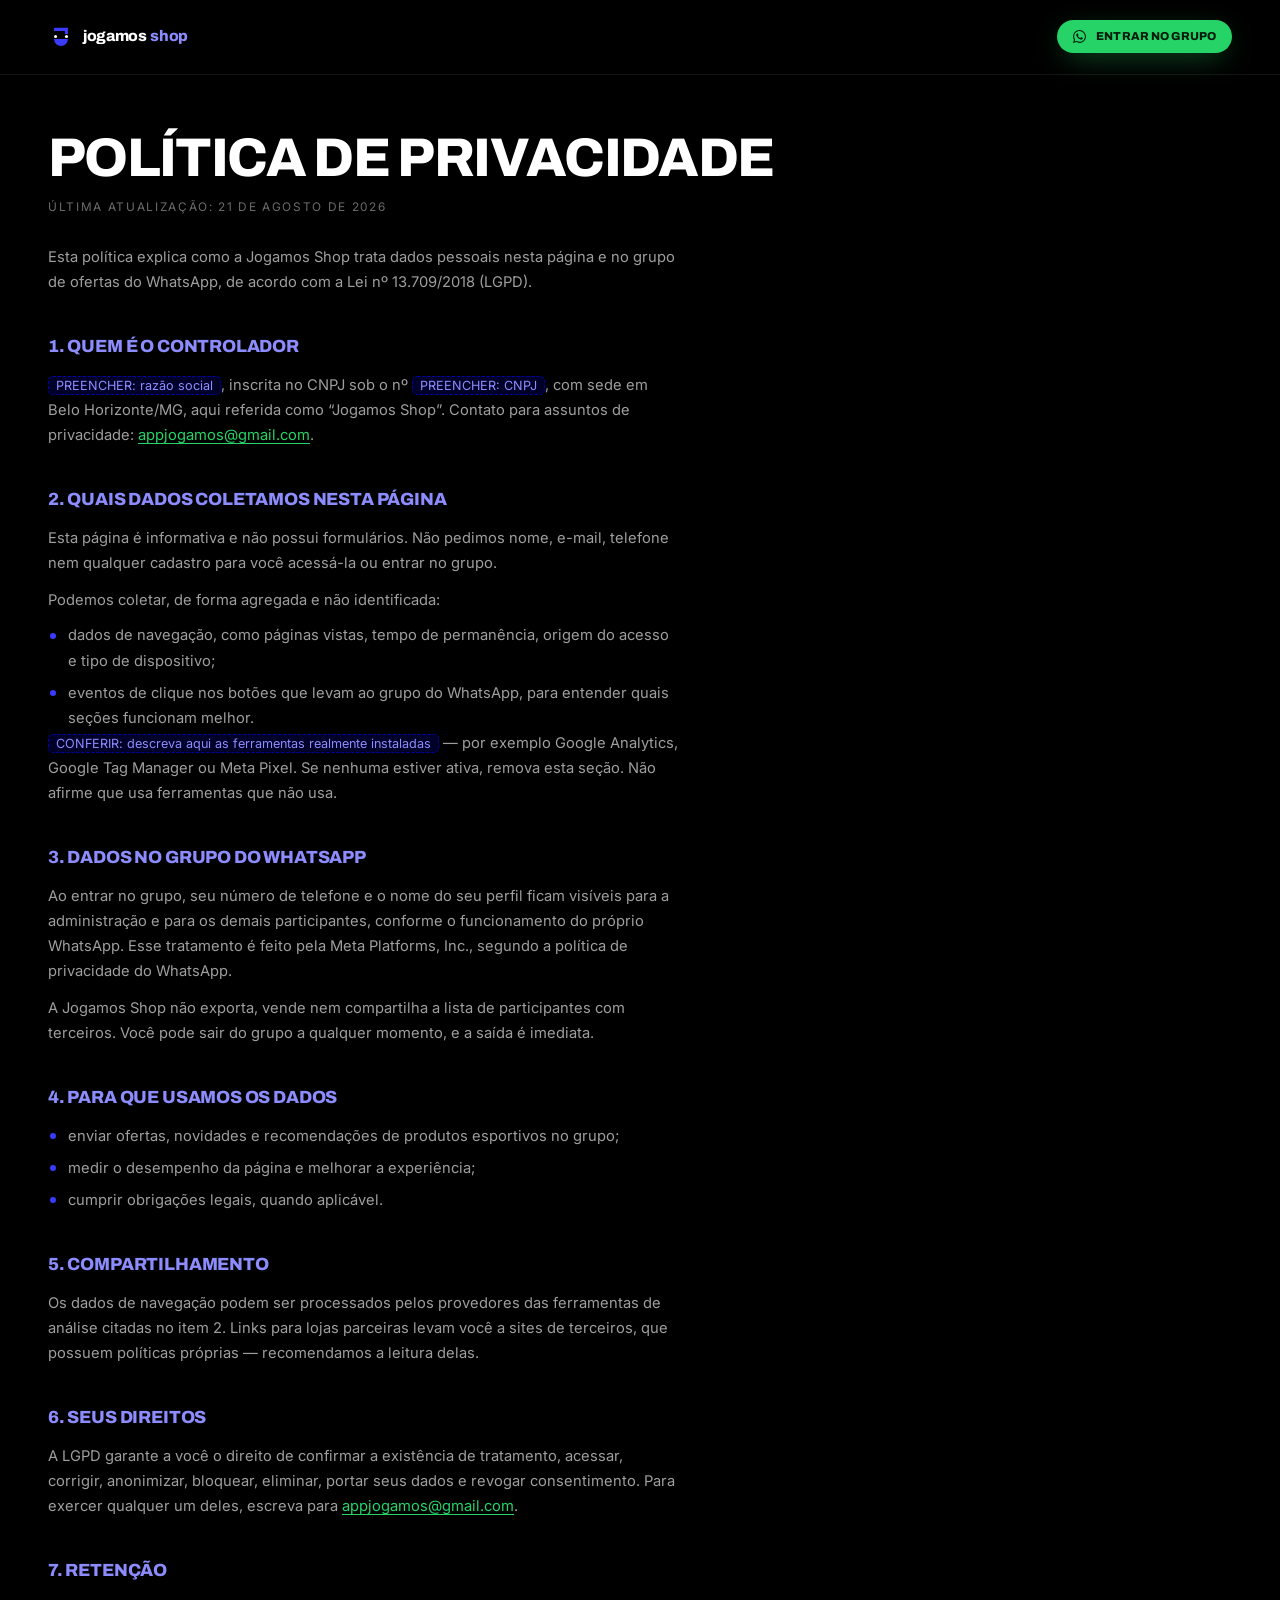
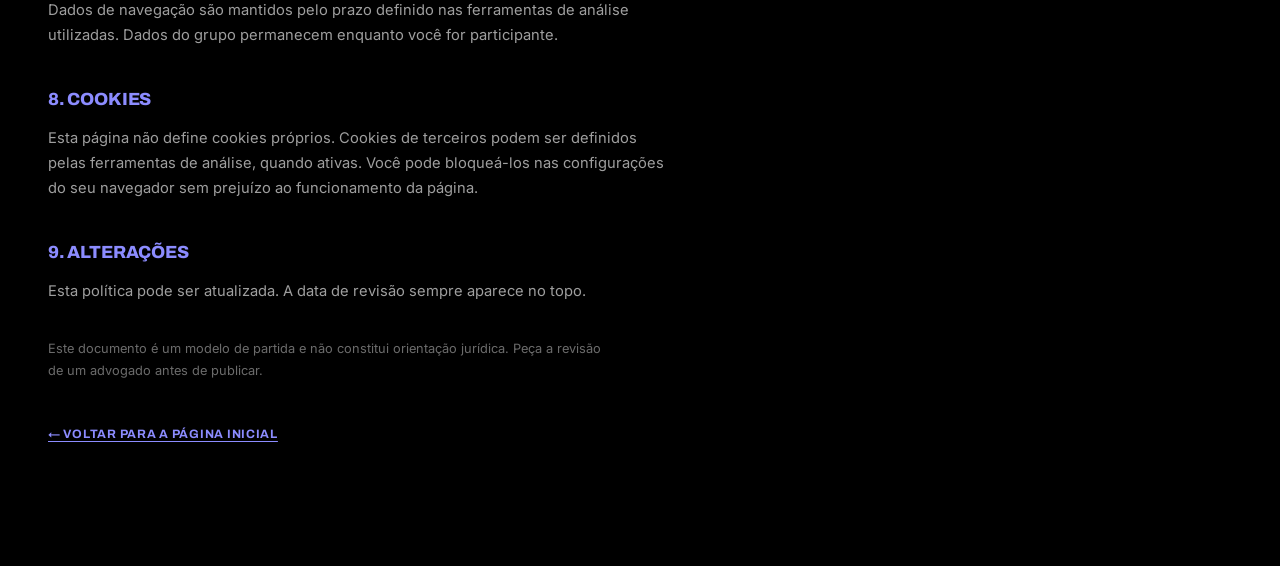
==== politica-de-privacidade.html @ 4735e02f "Landing page Jogamos Shop — captação para o grupo do WhatsApp Página estática (HTML/CSS/JS puros, se" ====
<!doctype html>
<html lang="pt-BR">
<head>
<meta charset="UTF-8">
<meta name="viewport" content="width=device-width, initial-scale=1">
<title>Política de Privacidade | Jogamos Shop</title>
<meta name="description" content="Política de privacidade da Jogamos Shop: quais dados são tratados nesta página e no grupo de ofertas do WhatsApp.">
<meta name="robots" content="index, follow">
<link rel="canonical" href="https://www.jogamosshop.com.br/politica-de-privacidade.html">
<link rel="icon" href="assets/img/favicon.svg" type="image/svg+xml">
<link rel="preconnect" href="https://fonts.googleapis.com">
<link rel="preconnect" href="https://fonts.gstatic.com" crossorigin>
<link rel="stylesheet" href="https://fonts.googleapis.com/css2?family=Archivo:wdth,wght@75..100,400..900&family=Inter:wght@400;500;600&display=swap">
<link rel="stylesheet" href="assets/css/style.css">
</head>
<body>

<header class="nav is-stuck">
  <div class="nav__in">
    <a class="brand" href="index.html" aria-label="Jogamos Shop — início">
      <svg class="mark" viewBox="0 0 1000 1000" aria-hidden="true">
        <path class="mark__a" d="M234 146 H766 V388 H650 V270 H234 Z"/>
        <path class="mark__a" d="M293 578 A207 207 0 0 0 707 578" fill="none" stroke-width="118"/>
        <circle class="mark__b" cx="291" cy="484" r="59"/><circle class="mark__b" cx="711" cy="484" r="59"/>
      </svg>
      <span class="brand__txt">Jogamos<i>Shop</i></span>
    </a>
    <a class="btn btn--wa btn--sm" data-wa href="https://chat.whatsapp.com/IylWMlh44Us2kKs3klrIwn" target="_blank" rel="noopener">
      <span class="btn__ico" aria-hidden="true"></span>Entrar no grupo
    </a>
  </div>
</header>

<main class="legal">
  <div class="wrap">
    <h1>Política de Privacidade</h1>
    <p class="updated">Última atualização: 21 de agosto de 2026</p>

    <p style="margin-top:28px">
      Esta política explica como a Jogamos Shop trata dados pessoais nesta página
      e no grupo de ofertas do WhatsApp, de acordo com a Lei nº 13.709/2018 (LGPD).
    </p>

    <h2>1. Quem é o controlador</h2>
    <p>
      <span class="fill">PREENCHER: razão social</span>,
      inscrita no CNPJ sob o nº <span class="fill">PREENCHER: CNPJ</span>,
      com sede em Belo Horizonte/MG, aqui referida como “Jogamos Shop”.
      Contato para assuntos de privacidade: <a href="mailto:appjogamos@gmail.com">appjogamos@gmail.com</a>.
    </p>

    <h2>2. Quais dados coletamos nesta página</h2>
    <p>
      Esta página é informativa e não possui formulários. Não pedimos nome,
      e-mail, telefone nem qualquer cadastro para você acessá-la ou entrar no grupo.
    </p>
    <p>Podemos coletar, de forma agregada e não identificada:</p>
    <ul>
      <li>dados de navegação, como páginas vistas, tempo de permanência, origem do acesso e tipo de dispositivo;</li>
      <li>eventos de clique nos botões que levam ao grupo do WhatsApp, para entender quais seções funcionam melhor.</li>
    </ul>
    <p>
      <span class="fill">CONFERIR: descreva aqui as ferramentas realmente instaladas</span>
      — por exemplo Google Analytics, Google Tag Manager ou Meta Pixel. Se nenhuma
      estiver ativa, remova esta seção. Não afirme que usa ferramentas que não usa.
    </p>

    <h2>3. Dados no grupo do WhatsApp</h2>
    <p>
      Ao entrar no grupo, seu número de telefone e o nome do seu perfil ficam
      visíveis para a administração e para os demais participantes, conforme o
      funcionamento do próprio WhatsApp. Esse tratamento é feito pela Meta
      Platforms, Inc., segundo a política de privacidade do WhatsApp.
    </p>
    <p>
      A Jogamos Shop não exporta, vende nem compartilha a lista de participantes
      com terceiros. Você pode sair do grupo a qualquer momento, e a saída é imediata.
    </p>

    <h2>4. Para que usamos os dados</h2>
    <ul>
      <li>enviar ofertas, novidades e recomendações de produtos esportivos no grupo;</li>
      <li>medir o desempenho da página e melhorar a experiência;</li>
      <li>cumprir obrigações legais, quando aplicável.</li>
    </ul>

    <h2>5. Compartilhamento</h2>
    <p>
      Os dados de navegação podem ser processados pelos provedores das ferramentas
      de análise citadas no item 2. Links para lojas parceiras levam você a sites de
      terceiros, que possuem políticas próprias — recomendamos a leitura delas.
    </p>

    <h2>6. Seus direitos</h2>
    <p>
      A LGPD garante a você o direito de confirmar a existência de tratamento,
      acessar, corrigir, anonimizar, bloquear, eliminar, portar seus dados e
      revogar consentimento. Para exercer qualquer um deles, escreva para
      <a href="mailto:appjogamos@gmail.com">appjogamos@gmail.com</a>.
    </p>

    <h2>7. Retenção</h2>
    <p>
      Dados de navegação são mantidos pelo prazo definido nas ferramentas de
      análise utilizadas. Dados do grupo permanecem enquanto você for participante.
    </p>

    <h2>8. Cookies</h2>
    <p>
      Esta página não define cookies próprios. Cookies de terceiros podem ser
      definidos pelas ferramentas de análise, quando ativas. Você pode bloqueá-los
      nas configurações do seu navegador sem prejuízo ao funcionamento da página.
    </p>

    <h2>9. Alterações</h2>
    <p>
      Esta política pode ser atualizada. A data de revisão sempre aparece no topo.
    </p>

    <p style="margin-top:34px;font-size:.8rem;color:var(--mute-2)">
      Este documento é um modelo de partida e não constitui orientação jurídica.
      Peça a revisão de um advogado antes de publicar.
    </p>

    <a class="back" href="index.html">← Voltar para a página inicial</a>
  </div>
</main>

<script src="site.config.js"></script>
<script src="assets/js/main.js" defer></script>
</body>
</html>
---- assets/css/style.css ----
/* =============================================================================
   JOGAMOS SHOP — LANDING PAGE
   Direção: preto absoluto (silêncio) + azul da marca (o sinal) + verde (a ação).
   Mobile-first. Sem framework. Só transform/opacity nas animações.
   ========================================================================== */

/* ----------------------------------------------------------------- TOKENS */
:root{
  /* Cores reais da marca Jogamos: #0000FF / #000000 / #FFFFFF */
  --void:#000;
  --void-2:#070709;
  --ink:#fff;
  --blue:#0000FF;
  --blue-lift:#3B3BFF;      /* hover de superfícies azuis */
  --glow:#8C8CFF;           /* azul legível como TEXTO pequeno no preto (7.3:1) */
  --glow-hi:#6E6EFF;        /* mais saturado, só para display grande (5.3:1) */
  --wa:#25D366;             /* verde WhatsApp — só onde se clica */
  --wa-hi:#4BE382;

  --mute:rgba(255,255,255,.62);
  --mute-2:rgba(255,255,255,.42);
  --line:rgba(255,255,255,.14);
  --line-2:rgba(255,255,255,.08);
  --pane:rgba(255,255,255,.035);

  --f-disp:"Archivo","Arial Narrow",system-ui,sans-serif;
  --f-body:"Inter",system-ui,-apple-system,"Segoe UI",sans-serif;

  --pad:20px;
  --max:1240px;
  --r:14px;
  --ease:cubic-bezier(.16,1,.3,1);
  --nav-h:62px;
}

@media (min-width:768px){ :root{ --pad:32px; --nav-h:74px } }
@media (min-width:1200px){ :root{ --pad:48px } }

/* ------------------------------------------------------------------ RESET */
*,*::before,*::after{box-sizing:border-box;margin:0;padding:0}

html{
  background:var(--void);
  overflow-x:clip;
  scroll-behavior:smooth;
  /* offset para âncoras não ficarem sob a navbar */
  scroll-padding-top:calc(var(--nav-h) + 12px);
  -webkit-text-size-adjust:100%;
}

body{
  background:var(--void);
  color:var(--ink);
  font-family:var(--f-body);
  font-size:16px;
  line-height:1.6;
  overflow-x:clip;            /* nada ultrapassa a viewport */
  -webkit-font-smoothing:antialiased;
  -moz-osx-font-smoothing:grayscale;
  text-rendering:optimizeLegibility;
}

img,svg,canvas{display:block;max-width:100%}
img{height:auto}
a{color:inherit;text-decoration:none}
button{font:inherit;color:inherit;background:none;border:0;cursor:pointer}
ul,ol{list-style:none}
strong,b{font-weight:600}
em{font-style:italic}
code{font-family:ui-monospace,SFMono-Regular,Menlo,monospace;font-size:.85em;color:var(--glow)}

/* foco visível e consistente em todo o site */
:where(a,button,[tabindex]):focus-visible{
  outline:3px solid var(--glow);
  outline-offset:3px;
  border-radius:6px;
}

.skip{
  position:absolute;left:12px;top:-100px;z-index:200;
  background:var(--ink);color:var(--void);font-weight:700;
  padding:12px 18px;border-radius:8px;transition:top .2s;
}
.skip:focus{top:12px}

/* ---------------------------------------------------------------- LAYOUT */
.wrap{width:min(100% - (var(--pad) * 2),var(--max));margin-inline:auto}

section{position:relative}

/* ------------------------------------------------------------ TIPOGRAFIA */
.h-xl,.h-lg,.h-mega{
  font-family:var(--f-disp);
  font-weight:800;
  text-transform:uppercase;
  letter-spacing:-.03em;
  line-height:.88;
  text-wrap:balance;
}

.h-xl{font-size:clamp(2.05rem,6.6vw,5.1rem);font-stretch:86%}
.h-lg{font-size:clamp(1.85rem,6.6vw,4.1rem);font-stretch:90%}
.h-mega{font-size:clamp(2.5rem,11.5vw,8.2rem);font-stretch:82%;line-height:.84}

.h-lg span,.h-mega span{display:block}
.is-blue{color:var(--glow-hi)}
.is-out{
  -webkit-text-stroke:1.5px rgba(255,255,255,.5);
  color:transparent;
}

.eyebrow{
  display:flex;align-items:center;gap:9px;flex-wrap:wrap;
  font-size:.66rem;font-weight:600;letter-spacing:.17em;
  text-transform:uppercase;color:var(--mute);
}
.eyebrow b{color:var(--glow);font-weight:400}
.eyebrow .dot{
  width:7px;height:7px;border-radius:50%;background:var(--wa);
  box-shadow:0 0 0 0 rgba(37,211,102,.6);
  animation:ping 2.6s ease-out infinite;flex:none;
}
@keyframes ping{
  0%{box-shadow:0 0 0 0 rgba(37,211,102,.55)}
  70%,100%{box-shadow:0 0 0 11px rgba(37,211,102,0)}
}

.sec-head{margin-bottom:clamp(28px,5vw,52px)}
.sec-head .eyebrow{margin-bottom:14px}

.note{
  margin-top:18px;font-size:.72rem;line-height:1.55;color:var(--mute-2);
  border-left:2px solid var(--blue-lift);padding-left:12px;max-width:60ch;
}
.note b{color:var(--glow)}

/* ----------------------------------------------------------------- MARCA */
.mark{width:100%;height:100%}
.mark__a{fill:var(--blue-lift);stroke:var(--blue-lift)}
.mark__b{fill:var(--ink)}

.brand{display:inline-flex;align-items:center;gap:9px}
.brand .mark{width:26px;height:26px;flex:none}
.brand__txt{
  font-family:var(--f-disp);font-weight:800;font-size:.96rem;
  letter-spacing:-.02em;text-transform:lowercase;line-height:1;
}
.brand__txt i{font-style:normal;color:var(--glow);margin-left:.22em}

/* --------------------------------------------------------------- BOTÕES */
.btn{
  position:relative;display:inline-flex;align-items:center;justify-content:center;
  gap:10px;text-align:center;
  font-family:var(--f-disp);font-weight:800;text-transform:uppercase;
  letter-spacing:.01em;line-height:1.1;
  border-radius:999px;
  transition:transform .25s var(--ease),background-color .25s,box-shadow .25s,border-color .25s,color .25s;
  will-change:transform;
}
.btn:active{transform:translateY(1px) scale(.99)}

/* ícone do WhatsApp via máscara — herda a cor do botão */
.btn__ico{
  width:1.15em;height:1.15em;flex:none;background-color:currentColor;
  -webkit-mask:var(--wa-ico) center/contain no-repeat;
  mask:var(--wa-ico) center/contain no-repeat;
}
:root{
  --wa-ico:url("data:image/svg+xml,%3Csvg xmlns='http://www.w3.org/2000/svg' viewBox='0 0 24 24'%3E%3Cpath d='M17.472 14.382c-.297-.149-1.758-.867-2.03-.967-.273-.099-.471-.148-.67.15-.197.297-.767.966-.94 1.164-.173.199-.347.223-.644.075-.297-.149-1.255-.463-2.39-1.475-.883-.788-1.48-1.761-1.653-2.059-.173-.297-.018-.458.13-.606.134-.133.298-.347.446-.52.149-.174.198-.298.298-.497.099-.198.05-.371-.025-.52-.075-.149-.669-1.612-.916-2.207-.242-.579-.487-.5-.669-.51a12.8 12.8 0 0 0-.57-.01c-.198 0-.52.074-.792.372-.272.297-1.04 1.016-1.04 2.479 0 1.462 1.065 2.875 1.213 3.074.149.198 2.096 3.2 5.077 4.487.709.306 1.262.489 1.694.625.712.227 1.36.195 1.871.118.571-.085 1.758-.719 2.006-1.413.248-.694.248-1.289.173-1.413-.074-.124-.272-.198-.57-.347m-5.421 7.403h-.004a9.87 9.87 0 0 1-5.031-1.378l-.361-.214-3.741.982.998-3.648-.235-.374a9.86 9.86 0 0 1-1.51-5.26c.001-5.45 4.436-9.884 9.888-9.884a9.82 9.82 0 0 1 6.99 2.898 9.83 9.83 0 0 1 2.893 6.994c-.003 5.45-4.437 9.884-9.885 9.884m8.413-18.297A11.82 11.82 0 0 0 12.05 0C5.495 0 .16 5.335.157 11.892c0 2.096.547 4.142 1.588 5.945L.057 24l6.305-1.654a11.88 11.88 0 0 0 5.683 1.448h.005c6.554 0 11.89-5.335 11.893-11.893a11.82 11.82 0 0 0-3.48-8.413Z'/%3E%3C/svg%3E");
}

/* CTA principal — verde aparece SÓ onde se clica */
.btn--wa{
  background:var(--wa);color:#001b0a;
  box-shadow:0 8px 30px -8px rgba(37,211,102,.5);
}
.btn--wa:hover{background:var(--wa-hi);transform:translateY(-2px);box-shadow:0 14px 38px -10px rgba(37,211,102,.6)}

.btn--ghost{
  background:transparent;color:var(--ink);
  border:1.5px solid var(--line);
}
.btn--ghost:hover{border-color:var(--ink);background:rgba(255,255,255,.06);transform:translateY(-2px)}

.btn--sm{font-size:.72rem;padding:10px 16px}
.btn--lg{font-size:.86rem;padding:16px 26px}
.btn--xl{font-size:clamp(.82rem,3.4vw,1rem);padding:18px 26px;width:100%}
.btn--mega{font-size:clamp(.8rem,3.4vw,1.35rem);padding:21px 22px;width:100%}

@media (min-width:640px){
  .btn--xl,.btn--mega{width:auto}
  .btn--xl{padding:19px 34px}
  .btn--mega{padding:26px 52px}
}

.cta-row{display:flex;flex-direction:column;gap:12px;margin-top:26px}
@media (min-width:640px){
  .cta-row{flex-direction:row;flex-wrap:wrap;align-items:center;gap:14px}
  .cta-row--center{justify-content:center}
}

/* --------------------------------------------------- MOTOR DE ANIMAÇÃO */
[data-reveal]{
  opacity:0;transform:translate3d(0,26px,0);
  transition:opacity .75s var(--ease),transform .75s var(--ease);
  transition-delay:calc(var(--d,0) * 95ms);
}
[data-reveal-x]{
  opacity:0;transform:translate3d(-24px,0,0);
  transition:opacity .8s var(--ease),transform .8s var(--ease);
  transition-delay:calc(var(--d,0) * 130ms);
}
[data-reveal-scale]>span{
  opacity:0;transform:scale(.9) translate3d(0,20px,0);
  transition:opacity .85s var(--ease),transform .85s var(--ease);
  transition-delay:calc(var(--d,0) * 110ms);
}
.in[data-reveal],.in[data-reveal-x]{opacity:1;transform:none}
.in[data-reveal-scale]>span{opacity:1;transform:none}

/* ==================================================================== NAV */
.nav{
  position:fixed;inset:0 0 auto;z-index:90;
  transition:background-color .35s,backdrop-filter .35s,border-color .35s;
  border-bottom:1px solid transparent;
}
.nav.is-stuck{
  background:rgba(0,0,0,.72);
  backdrop-filter:blur(16px) saturate(1.4);
  -webkit-backdrop-filter:blur(16px) saturate(1.4);
  border-bottom-color:var(--line-2);
}
.nav__in{
  width:min(100% - (var(--pad) * 2),var(--max));margin-inline:auto;
  height:var(--nav-h);display:flex;align-items:center;justify-content:space-between;gap:16px;
}
.nav__links{display:none}
.nav__act{display:flex;align-items:center;gap:10px}

@media (max-width:559px){
  .nav__act .btn--wa{
    width:42px;height:42px;padding:0;gap:0;border-radius:50%;
    font-size:0;letter-spacing:0;
  }
  .nav__act .btn--wa .btn__ico{width:19px;height:19px;font-size:1rem}
}

.burger{
  width:42px;height:42px;display:grid;place-content:center;gap:6px;
  border:1px solid var(--line);border-radius:11px;flex:none;
}
.burger span{
  display:block;width:17px;height:2px;background:var(--ink);border-radius:2px;
  transition:transform .3s var(--ease),opacity .2s;
}
.burger[aria-expanded="true"] span:nth-child(1){transform:translateY(4px) rotate(45deg)}
.burger[aria-expanded="true"] span:nth-child(2){transform:translateY(-4px) rotate(-45deg)}

@media (min-width:1000px){
  .burger{display:none}
  .nav__links{
    display:flex;gap:30px;align-items:center;
    font-size:.8rem;font-weight:500;color:var(--mute);
  }
  .nav__links a{position:relative;padding:6px 0;transition:color .25s}
  .nav__links a::after{
    content:"";position:absolute;left:0;bottom:0;height:2px;width:100%;
    background:var(--blue-lift);transform:scaleX(0);transform-origin:left;
    transition:transform .35s var(--ease);
  }
  .nav__links a:hover{color:var(--ink)}
  .nav__links a:hover::after{transform:scaleX(1)}
}

/* menu mobile aberto */
@media (max-width:999px){
  .nav__links.is-open{
    display:flex;flex-direction:column;gap:0;
    position:fixed;inset:var(--nav-h) 0 auto;
    background:rgba(0,0,0,.96);
    backdrop-filter:blur(18px);-webkit-backdrop-filter:blur(18px);
    border-bottom:1px solid var(--line-2);
    padding:8px var(--pad) 22px;
  }
  .nav__links.is-open a{
    font-family:var(--f-disp);font-weight:700;text-transform:uppercase;
    font-size:1.12rem;letter-spacing:-.01em;
    padding:16px 0;border-bottom:1px solid var(--line-2);
  }
  .nav__links.is-open a:last-child{border-bottom:0}
}

/* =================================================================== HERO */
.hero{
  min-height:100svh;
  display:flex;flex-direction:column;justify-content:center;
  padding:calc(var(--nav-h) + 28px) var(--pad) 104px;
  overflow:hidden;isolation:isolate;
}

.hero__fx{position:absolute;inset:0;width:100%;height:100%;z-index:-3;opacity:.85}

/* brilho azul sob o sorriso de partículas — profundidade, não geometria */
.hero__arc{
  position:absolute;z-index:-2;pointer-events:none;
  left:50%;top:52%;
  width:min(125vw,1080px);height:min(64vh,600px);
  translate:-50% -26%;
  background:radial-gradient(ellipse at 50% 62%,
    rgba(0,0,255,.46),rgba(0,0,255,.13) 44%,transparent 70%);
  filter:blur(26px);
  transform:translate3d(0,var(--py,0px),0);
}

.hero__grid{
  position:absolute;inset:0;z-index:-4;pointer-events:none;opacity:.5;
  background-image:
    linear-gradient(rgba(255,255,255,.045) 1px,transparent 1px),
    linear-gradient(90deg,rgba(255,255,255,.045) 1px,transparent 1px);
  background-size:64px 64px;
  mask-image:radial-gradient(ellipse 90% 65% at 50% 42%,#000 20%,transparent 78%);
  -webkit-mask-image:radial-gradient(ellipse 90% 65% at 50% 42%,#000 20%,transparent 78%);
}

.hero__in{position:relative;z-index:2;width:min(100%,var(--max));margin-inline:auto}
.eyebrow--hero{margin-bottom:22px}

/* o clip da animação cortava acentos altos (Ã, Õ). O padding abre espaço
   para o diacrítico e a margem negativa devolve a posição original. */
.h-xl .ln{display:block;overflow:hidden;padding-top:.18em;margin-top:-.18em;padding-bottom:.05em}
.h-xl .ln>span{
  display:block;
  animation:rise 1.05s var(--ease) both;
}
.h-xl .ln:nth-child(1)>span{animation-delay:.12s}
.h-xl .ln:nth-child(2)>span{animation-delay:.26s;color:var(--glow-hi)}
@keyframes rise{from{transform:translate3d(0,105%,0)}to{transform:none}}

.hero__lede{
  margin-top:24px;max-width:56ch;
  font-size:clamp(.95rem,3.6vw,1.12rem);color:var(--mute);
  animation:fade .8s var(--ease) .6s both;
}
.hero__lede strong{color:var(--ink)}
@keyframes fade{from{opacity:0;transform:translate3d(0,18px,0)}to{opacity:1;transform:none}}

.hero .cta-row{animation:fade .8s var(--ease) .74s both}
.hero__micro{
  margin-top:18px;font-size:.74rem;color:var(--mute-2);letter-spacing:.02em;
  animation:fade .8s var(--ease) .88s both;
}

.hero__floats{position:absolute;inset:0;z-index:1;pointer-events:none;display:none}
@media (min-width:1100px){
  .hero__floats{display:block}
  .float{
    position:absolute;
    font-family:var(--f-disp);font-weight:700;font-size:.68rem;
    text-transform:uppercase;letter-spacing:.16em;color:var(--mute-2);
    border:1px solid var(--line);border-radius:999px;padding:7px 15px;
    background:rgba(255,255,255,.03);backdrop-filter:blur(6px);
    transform:translate3d(0,var(--py,0px),0);
  }
  .float--1{top:47%;right:4%}
  .float--2{top:58%;right:19%}
  .float--3{top:70%;right:7%}
  .float--4{top:80%;right:26%}
}

.hero__base{
  position:absolute;left:var(--pad);right:var(--pad);bottom:26px;z-index:2;
  display:flex;align-items:center;gap:10px;flex-wrap:wrap;
  font-size:.6rem;letter-spacing:.18em;text-transform:uppercase;color:var(--mute-2);
  animation:fade .8s var(--ease) 1s both;
}
.hero__base-mark{width:5px;height:5px;border-radius:50%;background:var(--blue-lift)}

.scroller{
  position:absolute;left:50%;bottom:22px;translate:-50% 0;z-index:2;
  width:22px;height:34px;border:1.5px solid var(--line);border-radius:999px;
  display:none;
}
.scroller i{
  position:absolute;left:50%;top:7px;translate:-50% 0;
  width:3px;height:6px;border-radius:2px;background:var(--glow);
  animation:scrolldot 1.9s var(--ease) infinite;
}
@keyframes scrolldot{0%{opacity:0;transform:translateY(0)}30%{opacity:1}100%{opacity:0;transform:translateY(12px)}}
@media (min-width:1000px){ .scroller{display:block} .hero__base{bottom:30px} }


/* ============================================ FOTOGRAFIA ==============
   Tratamento único para todas as fotos: leve dessaturação e mais contraste,
   para que imagens de origens diferentes leiam como uma campanha só.
   Como é filtro em CSS, vale também para as fotos que você trocar depois.
   Para desligar, apague a linha `filter`.
   ==================================================================== */
.shot{
  display:block;width:100%;height:auto;
  border-radius:var(--r);object-fit:cover;
  background:#0b0b16;
  filter:contrast(1.07) saturate(.86) brightness(.95);
}
.shot--sq{aspect-ratio:1}
.shot--tall{aspect-ratio:4/5}

/* ======================================================== PLACEHOLDERS ==
   Blocos de imagem provisórios, marcados de forma inequívoca.
   Para substituir: aponte a imagem em site.config.js -> images,
   ou troque a <div class="ph"> por uma <img> com width/height.
   ==================================================================== */
.ph{
  position:relative;overflow:hidden;border-radius:var(--r);
  background:
    repeating-linear-gradient(135deg,rgba(0,0,255,.16) 0 12px,transparent 12px 24px),
    linear-gradient(160deg,#0b0b16,#050508);
  border:1px solid rgba(0,0,255,.42);
  display:grid;place-content:center;gap:6px;text-align:center;
}
.ph--sq{aspect-ratio:1}
.ph--tall{aspect-ratio:4/5}
.ph__tag{
  font-family:var(--f-disp);font-weight:800;font-size:.6rem;
  letter-spacing:.2em;text-transform:uppercase;color:#fff;
  background:var(--blue);padding:5px 11px;border-radius:999px;justify-self:center;
}
.ph__name{font-size:.68rem;color:var(--glow);letter-spacing:.06em}
/* quando uma imagem real é injetada, o aviso some */
.ph.has-img{background:none;border-color:var(--line)}
.ph.has-img .ph__tag,.ph.has-img .ph__name{display:none}
.ph>img{position:absolute;inset:0;width:100%;height:100%;object-fit:cover}

/* ================================================== BLOCO 02 — A IDEIA == */
.idea{padding:clamp(72px,13vw,150px) 0;border-top:1px solid var(--line-2)}
.idea__head{margin:16px 0 clamp(30px,5vw,50px)}
.idea__body{display:grid;gap:clamp(28px,5vw,60px)}
.idea__txt p{color:var(--mute);max-width:52ch}
.idea__txt p + p{margin-top:16px}
.idea__txt em{color:var(--ink);font-style:italic}

.idea__fig{position:relative}
.idea__fig figcaption{
  margin-top:12px;font-size:.68rem;letter-spacing:.14em;
  text-transform:uppercase;color:var(--mute-2);
}
@media (min-width:900px){
  /* texto pendurado no topo: o olho vai do título direto para o parágrafo */
  .idea__body{grid-template-columns:1.2fr .8fr;align-items:start}
  .idea__fig{max-width:400px;margin-inline-start:auto;transform:translateY(-5%)}
}

/* ========================================== BLOCO 03 — O QUE VOCÊ ENCONTRA */
.feat{padding:clamp(72px,13vw,150px) 0;border-top:1px solid var(--line-2)}
.cards{display:grid;gap:12px}
@media (min-width:640px){.cards{grid-template-columns:repeat(2,1fr);gap:14px}}
@media (min-width:1100px){.cards{grid-template-columns:repeat(4,1fr);gap:16px}}

.card{
  position:relative;overflow:hidden;
  background:var(--pane);border:1px solid var(--line-2);border-radius:var(--r);
  padding:22px 20px 26px;min-height:206px;
  display:flex;flex-direction:column;
  transition:border-color .35s,background-color .35s,transform .35s var(--ease);
}
.card:hover{border-color:rgba(0,0,255,.6);background:rgba(0,0,255,.05);transform:translateY(-4px)}
.card__n{
  font-family:var(--f-disp);font-weight:800;font-size:.68rem;
  letter-spacing:.16em;color:var(--glow);
}
.card h3{
  font-family:var(--f-disp);font-weight:800;text-transform:uppercase;
  font-size:1.28rem;letter-spacing:-.02em;line-height:1;margin:42px 0 10px;
}
.card p{font-size:.85rem;color:var(--mute);line-height:1.55}
/* arco azul decorativo — eco do sorriso */
.card__arc{
  position:absolute;right:-40px;bottom:-14px;width:150px;height:150px;
  border-radius:50%;border:15px solid rgba(0,0,255,.55);
  clip-path:inset(50% 0 0 0);
  transition:transform .5s var(--ease),border-color .35s;
}
.card:hover .card__arc{transform:scale(1.12) rotate(-8deg);border-color:rgba(59,59,255,.85)}

.feat__cta{margin-top:clamp(30px,5vw,52px)}

/* ================================================ BLOCO 04 — PRODUTOS ==== */
.prod{padding:clamp(72px,13vw,150px) 0;border-top:1px solid var(--line-2);overflow:hidden}
.prod__head{margin-bottom:clamp(34px,6vw,72px)}

.prod__stage{
  width:min(100% - (var(--pad) * 2),var(--max));margin-inline:auto;
  display:grid;grid-template-columns:repeat(2,1fr);
  gap:12px;align-items:start;
}
.pc{transform:translate3d(0,var(--py,0px),0)}
.pc .shot,.pc .ph{
  opacity:0;transform:translate3d(0,44px,0) scale(.94);
  transition:opacity .9s var(--ease),transform .9s var(--ease);
}
.pc.in .shot,.pc.in .ph{opacity:1;transform:none}
.pc figcaption{
  margin-top:11px;display:flex;flex-direction:column;gap:2px;
  opacity:0;transition:opacity .7s var(--ease) .2s;
}
.pc.in figcaption{opacity:1}
.pc figcaption b{
  font-family:var(--f-disp);font-weight:800;text-transform:uppercase;
  font-size:.92rem;letter-spacing:-.01em;
}
.pc figcaption span{font-size:.72rem;color:var(--mute-2);letter-spacing:.1em;text-transform:uppercase}

.prod__say{
  grid-column:1 / -1;
  font-family:var(--f-disp);font-weight:800;text-transform:uppercase;
  font-size:clamp(1.6rem,7vw,3.6rem);letter-spacing:-.03em;line-height:.9;
  color:var(--glow-hi);text-align:center;padding:22px 0;
}

@media (min-width:900px){
  .prod__stage{grid-template-columns:repeat(12,1fr);gap:20px;row-gap:0}
  .pc--a{grid-column:1 / span 4;margin-top:0}
  .pc--b{grid-column:6 / span 3;margin-top:16%}
  .prod__say{grid-column:9 / span 4;align-self:center;text-align:left;padding:0}
  .pc--c{grid-column:2 / span 3;margin-top:-4%}
  .pc--d{grid-column:7 / span 4;margin-top:10%}
}

.tags{
  display:flex;flex-wrap:wrap;gap:8px;
  margin-top:clamp(38px,6vw,72px);
}
.tags li{
  font-family:var(--f-disp);font-weight:700;font-size:.7rem;
  text-transform:uppercase;letter-spacing:.12em;color:var(--mute);
  border:1px solid var(--line);border-radius:999px;padding:8px 15px;
}

/* ================================================== BLOCO 05 — PROVA ==== */
.proof{padding:clamp(72px,13vw,150px) 0;border-top:1px solid var(--line-2)}
.proof__lede{margin-top:24px;max-width:62ch;color:var(--mute);font-size:clamp(.92rem,3.4vw,1.05rem)}
.proof__lede strong{color:var(--glow)}

.stats{display:grid;grid-template-columns:repeat(2,1fr);gap:10px;margin-top:clamp(32px,5vw,56px)}
@media (min-width:900px){.stats{grid-template-columns:repeat(4,1fr);gap:14px}}
.stat{
  border:1px solid var(--line-2);border-radius:var(--r);padding:20px 18px;
  background:var(--pane);
}
.stat__v{
  display:block;font-family:var(--f-disp);font-weight:800;
  font-size:clamp(2rem,7vw,3.2rem);line-height:.9;letter-spacing:-.04em;
  color:var(--glow);
}
.stat__l{display:block;margin-top:9px;font-size:.74rem;color:var(--mute);line-height:1.4}
/* estado "pendente de preenchimento" */
.stat.is-empty{border-style:dashed;border-color:rgba(0,0,255,.5)}
.stat.is-empty .stat__v{color:rgba(140,140,255,.4)}

.trust{display:grid;gap:10px;margin-top:clamp(30px,5vw,48px)}
@media (min-width:760px){.trust{grid-template-columns:repeat(2,1fr)}}
@media (min-width:1100px){.trust{grid-template-columns:repeat(4,1fr)}}
.trust li{
  display:flex;align-items:center;gap:10px;
  font-size:.84rem;color:var(--mute);
  border-top:1px solid var(--line-2);padding-top:14px;
}
.trust li span{
  width:18px;height:18px;flex:none;border-radius:50%;
  background:var(--wa);position:relative;
}
.trust li span::after{
  content:"";position:absolute;left:5px;top:5px;width:7px;height:4px;
  border-left:2px solid #001b0a;border-bottom:2px solid #001b0a;
  transform:rotate(-45deg);
}

/* ============================================ BLOCO 06 — COMO FUNCIONA == */
.steps{padding:clamp(72px,13vw,150px) 0;border-top:1px solid var(--line-2)}
.track{position:relative;display:grid;gap:14px}
.step{
  position:relative;z-index:1;
  border:1px solid var(--line-2);border-radius:var(--r);
  background:var(--void-2);padding:24px 20px 26px;
}
.step__n{
  display:block;font-family:var(--f-disp);font-weight:800;
  font-size:clamp(2.6rem,10vw,4.4rem);line-height:.82;letter-spacing:-.05em;
  color:transparent;-webkit-text-stroke:1.5px var(--blue-lift);
  margin-bottom:16px;
}
.step h3{
  font-family:var(--f-disp);font-weight:800;text-transform:uppercase;
  font-size:1.22rem;letter-spacing:-.02em;line-height:1;margin-bottom:9px;
}
.step p{font-size:.86rem;color:var(--mute)}

/* linha que se constrói durante o scroll */
.track__line{
  position:absolute;z-index:0;
  left:30px;top:0;bottom:0;width:2px;
  background:var(--line-2);
}
.track__line i{
  display:block;width:100%;height:var(--fill,0%);
  background:linear-gradient(180deg,var(--blue),var(--blue-lift));
  transition:height .18s linear;
}
@media (min-width:900px){
  .track{grid-template-columns:repeat(3,1fr);gap:20px;padding-top:44px}
  .track__line{left:0;right:0;top:0;bottom:auto;width:auto;height:2px}
  .track__line i{width:var(--fill,0%);height:100%;
    background:linear-gradient(90deg,var(--blue),var(--blue-lift));
    transition:width .18s linear}
  .step{background:transparent;border:0;border-top:1px solid var(--line-2);
    border-radius:0;padding:26px 0 0}
}

/* ================================================ BLOCO 07 — URGÊNCIA === */
.urg{
  padding:clamp(96px,18vw,200px) 0;
  border-top:1px solid var(--line-2);
  overflow:hidden;isolation:isolate;text-align:center;
}
.urg__bg{
  position:absolute;inset:-20% -10%;z-index:-1;pointer-events:none;
  background:
    radial-gradient(ellipse 60% 45% at 50% 50%,rgba(0,0,255,.34),transparent 70%);
  filter:blur(10px);
  transform:translate3d(0,var(--py,0px),0);
}
.urg .h-mega span:nth-child(2){color:var(--glow-hi)}
.urg__txt{
  margin:26px auto 0;max-width:48ch;color:var(--mute);
  font-size:clamp(.94rem,3.6vw,1.1rem);
}

/* ====================================== BLOCO 08 — EXPERIÊNCIA WHATSAPP = */
.wa{padding:clamp(72px,13vw,150px) 0;border-top:1px solid var(--line-2);overflow:hidden}
.wa__in{display:grid;gap:clamp(44px,7vw,70px);align-items:center}
.wa__copy>p{color:var(--mute);margin-top:20px;max-width:44ch}
.wa__copy .h-lg{margin-top:16px}
@media (min-width:960px){.wa__in{grid-template-columns:1fr 1fr}}

.phone{position:relative;justify-self:center;width:min(300px,80vw)}
.phone__body{
  position:relative;aspect-ratio:9/18.5;border-radius:38px;
  background:linear-gradient(170deg,#101018,#050507);
  border:1px solid rgba(255,255,255,.16);
  box-shadow:0 40px 90px -30px rgba(0,0,255,.45),inset 0 1px 0 rgba(255,255,255,.1);
  padding:12px 10px;overflow:hidden;display:flex;flex-direction:column;
}
.phone__notch{
  position:absolute;left:50%;top:10px;translate:-50% 0;
  width:64px;height:6px;border-radius:99px;background:rgba(255,255,255,.16);
}
.phone__bar{
  display:flex;align-items:center;gap:9px;flex:none;
  padding:16px 8px 12px;border-bottom:1px solid var(--line-2);
}
.mark--tiny{width:22px;height:22px;flex:none}
.phone__bar span{display:flex;flex-direction:column;line-height:1.25}
.phone__bar b{font-size:.72rem;font-weight:600}
.phone__bar i{font-style:normal;font-size:.6rem;color:var(--wa)}

.phone__feed{
  flex:1;display:flex;flex-direction:column;gap:9px;
  padding:14px 6px;overflow:hidden;
}
.msg{
  background:rgba(37,211,102,.13);
  border:1px solid rgba(37,211,102,.3);
  border-radius:13px 13px 13px 4px;
  padding:10px 12px;font-size:.72rem;line-height:1.4;color:var(--mute);
  align-self:flex-start;max-width:92%;
  opacity:0;transform:translate3d(0,16px,0) scale(.96);
  transition:opacity .5s var(--ease),transform .5s var(--ease);
}
.msg b{display:block;color:var(--ink);font-size:.66rem;letter-spacing:.08em;
  text-transform:uppercase;margin-bottom:3px}
.phone.in .msg{opacity:1;transform:none}
.phone.in .msg[data-msg="0"]{transition-delay:.15s}
.phone.in .msg[data-msg="1"]{transition-delay:.55s}
.phone.in .msg[data-msg="2"]{transition-delay:.95s}
.phone.in .msg[data-msg="3"]{transition-delay:1.4s}

.msg__ph{
  display:grid;place-content:center;height:66px;margin-bottom:8px;
  border-radius:8px;font-size:.6rem;color:var(--glow);letter-spacing:.1em;
  text-transform:uppercase;
  background:repeating-linear-gradient(135deg,rgba(0,0,255,.2) 0 8px,transparent 8px 16px),#08080f;
  border:1px solid rgba(0,0,255,.4);
}

.phone__ping{
  position:absolute;right:-8px;top:16%;
  width:16px;height:16px;border-radius:50%;background:var(--wa);
  box-shadow:0 0 0 0 rgba(37,211,102,.6);
  animation:ping 2.6s ease-out infinite;
}

/* ===================================================== BLOCO 09 — FAQ === */
.faq{padding:clamp(72px,13vw,150px) 0;border-top:1px solid var(--line-2)}
.faq__in{display:grid;gap:clamp(32px,5vw,60px)}
.faq__head .h-lg{margin-top:14px}
.faq__aside{margin-top:18px;font-size:.86rem;color:var(--mute)}
.faq__aside a{color:var(--wa);text-decoration:underline;text-underline-offset:3px}
@media (min-width:1000px){
  .faq__in{grid-template-columns:.8fr 1.2fr;align-items:start}
  .faq__head{position:sticky;top:calc(var(--nav-h) + 40px)}
}

.acc__i{border-top:1px solid var(--line-2)}
.acc__i:last-child{border-bottom:1px solid var(--line-2)}
.acc__q{
  width:100%;display:flex;align-items:center;justify-content:space-between;gap:18px;
  text-align:left;padding:22px 0;
  font-family:var(--f-disp);font-weight:700;font-size:clamp(.95rem,3.7vw,1.15rem);
  letter-spacing:-.01em;line-height:1.25;
  transition:color .25s;
}
.acc__q:hover{color:var(--glow)}
.acc__ico{
  position:relative;width:20px;height:20px;flex:none;
}
.acc__ico::before,.acc__ico::after{
  content:"";position:absolute;left:50%;top:50%;background:var(--glow);
  translate:-50% -50%;transition:transform .35s var(--ease),opacity .25s;
}
.acc__ico::before{width:15px;height:2px}
.acc__ico::after{width:2px;height:15px}
.acc__q[aria-expanded="true"] .acc__ico::after{transform:rotate(90deg);opacity:0}

/* transição de altura sem JS medindo pixel */
.acc__a{
  display:grid;grid-template-rows:0fr;
  transition:grid-template-rows .42s var(--ease);
}
.acc__a>div{overflow:hidden}
.acc__a[data-open="true"]{grid-template-rows:1fr}
.acc__a p{
  padding-bottom:24px;color:var(--mute);font-size:.9rem;line-height:1.65;max-width:62ch;
}
.acc__a a{color:var(--wa);text-decoration:underline;text-underline-offset:3px}

/* =============================================== BLOCO 10 — CTA FINAL === */
.final{
  position:relative;min-height:100svh;display:grid;place-items:center;
  padding:clamp(90px,16vw,160px) var(--pad);
  overflow:hidden;isolation:isolate;text-align:center;
  border-top:1px solid var(--line-2);
}
.final__bg{
  position:absolute;inset:0;z-index:-2;
  background:
    repeating-linear-gradient(135deg,rgba(0,0,255,.1) 0 26px,transparent 26px 52px),
    radial-gradient(ellipse 70% 60% at 50% 55%,rgba(0,0,255,.5),transparent 72%),
    #000;
  transform:scale(var(--zoom,1));
  transform-origin:center;
  will-change:transform;
}
.final__veil{
  position:absolute;inset:0;z-index:-1;pointer-events:none;
  background:radial-gradient(ellipse 80% 70% at 50% 50%,transparent 20%,rgba(0,0,0,.72) 78%);
}
.final__in{position:relative;z-index:1;width:min(100%,900px)}
.final__in>p{margin:26px auto 0;max-width:44ch;color:var(--mute);font-size:clamp(.95rem,3.6vw,1.12rem)}
.final .btn--mega{margin-top:34px}
.final__micro{margin-top:20px;font-size:.74rem;color:var(--mute-2);letter-spacing:.04em}

/* ===================================================== BLOCO 11 — FOOTER  */
.foot{border-top:1px solid var(--line-2);padding:clamp(52px,8vw,84px) 0 0}
.foot__in{display:grid;gap:clamp(36px,6vw,60px)}
@media (min-width:860px){.foot__in{grid-template-columns:1fr 1.3fr}}
.foot__brand p{margin-top:16px;font-size:.82rem;color:var(--mute-2);line-height:1.7}

.foot__nav{display:grid;grid-template-columns:repeat(2,1fr);gap:30px}
@media (min-width:560px){.foot__nav{grid-template-columns:repeat(3,1fr)}}
.foot__nav h2{
  font-family:var(--f-disp);font-weight:800;font-size:.66rem;
  letter-spacing:.18em;text-transform:uppercase;color:var(--mute-2);margin-bottom:14px;
}
.foot__nav li + li{margin-top:9px}
.foot__nav a{font-size:.86rem;color:var(--mute);transition:color .25s}
.foot__nav a:hover{color:var(--glow)}

.foot__end{
  margin-top:clamp(40px,6vw,64px);padding:22px 0 calc(22px + env(safe-area-inset-bottom));
  border-top:1px solid var(--line-2);
  display:flex;flex-direction:column;gap:8px;
  font-size:.7rem;color:var(--mute-2);
}
@media (min-width:760px){.foot__end{flex-direction:row;justify-content:space-between;align-items:center}}
/* espaço para o CTA fixo do mobile não cobrir o rodapé */
@media (max-width:759px){.foot__end{padding-bottom:calc(96px + env(safe-area-inset-bottom))}}

/* ================================================== CTA FLUTUANTE ======= */
.fab{
  position:fixed;z-index:80;
  left:var(--pad);right:var(--pad);bottom:calc(14px + env(safe-area-inset-bottom));
  display:flex;align-items:center;justify-content:center;gap:10px;
  background:var(--wa);color:#001b0a;
  font-family:var(--f-disp);font-weight:800;text-transform:uppercase;
  font-size:.86rem;letter-spacing:.01em;
  padding:16px 22px;border-radius:999px;
  box-shadow:0 14px 40px -10px rgba(37,211,102,.6);
  opacity:0;transform:translate3d(0,120%,0);pointer-events:none;
  transition:opacity .4s var(--ease),transform .5s var(--ease),background-color .25s;
}
.fab.is-on{opacity:1;transform:none;pointer-events:auto}
.fab:hover{background:var(--wa-hi)}
.fab__pulse{
  position:absolute;inset:0;border-radius:inherit;pointer-events:none;
  box-shadow:0 0 0 0 rgba(37,211,102,.5);
  animation:fabpulse 3.4s ease-out infinite;
}
@keyframes fabpulse{
  0%{box-shadow:0 0 0 0 rgba(37,211,102,.45)}
  60%,100%{box-shadow:0 0 0 16px rgba(37,211,102,0)}
}
@media (min-width:760px){
  .fab{left:auto;right:26px;bottom:26px;padding:15px 24px}
}

/* ============================================ REDUZIR MOVIMENTO ========= */
@media (prefers-reduced-motion:reduce){
  html{scroll-behavior:auto}
  *,*::before,*::after{
    animation-duration:.01ms !important;
    animation-iteration-count:1 !important;
    transition-duration:.01ms !important;
  }
  /* tudo visível e estático — a página segue 100% funcional */
  [data-reveal],[data-reveal-x],[data-reveal-scale]>span,
  .pc .shot,.pc .ph,.pc figcaption,.msg{opacity:1 !important;transform:none !important}
  .h-xl .ln>span,.hero__lede,.hero .cta-row,.hero__micro,.hero__base{
    animation:none !important;opacity:1 !important;transform:none !important;
  }
  .hero__arc,.float,.urg__bg{transform:none !important}
  .final__bg{transform:none !important}
  .fab{transition:none;transform:none}
  .fab:not(.is-on){opacity:0;pointer-events:none}
  .fab.is-on{opacity:1}
  .acc__a{transition:none}
}

/* ============================================== PÁGINAS LEGAIS ========== */
.legal{padding:calc(var(--nav-h) + 60px) 0 clamp(60px,10vw,120px)}
.legal h1{
  font-family:var(--f-disp);font-weight:800;text-transform:uppercase;
  font-size:clamp(1.9rem,7vw,3.4rem);letter-spacing:-.03em;line-height:.9;
}
.legal .updated{margin-top:14px;font-size:.74rem;letter-spacing:.14em;
  text-transform:uppercase;color:var(--mute-2)}
.legal h2{
  font-family:var(--f-disp);font-weight:800;text-transform:uppercase;
  font-size:1.1rem;letter-spacing:-.01em;margin:38px 0 12px;color:var(--glow);
}
.legal p,.legal li{color:var(--mute);font-size:.92rem;line-height:1.7;max-width:70ch}
.legal p + p{margin-top:12px}
.legal ul{margin-top:10px;padding-left:2px}
.legal ul li{position:relative;padding-left:18px;margin-top:7px}
.legal ul li::before{content:"";position:absolute;left:0;top:.62em;
  width:6px;height:6px;border-radius:50%;background:var(--blue-lift)}
.legal a{color:var(--wa);text-decoration:underline;text-underline-offset:3px}
.legal .fill{
  background:rgba(0,0,255,.16);border:1px dashed rgba(0,0,255,.6);
  border-radius:5px;padding:1px 7px;color:var(--glow);font-style:normal;
  font-size:.86em;white-space:nowrap;
}
.legal .back{display:inline-flex;align-items:center;gap:8px;margin-top:44px;
  font-family:var(--f-disp);font-weight:700;text-transform:uppercase;
  font-size:.76rem;letter-spacing:.06em;color:var(--glow)}
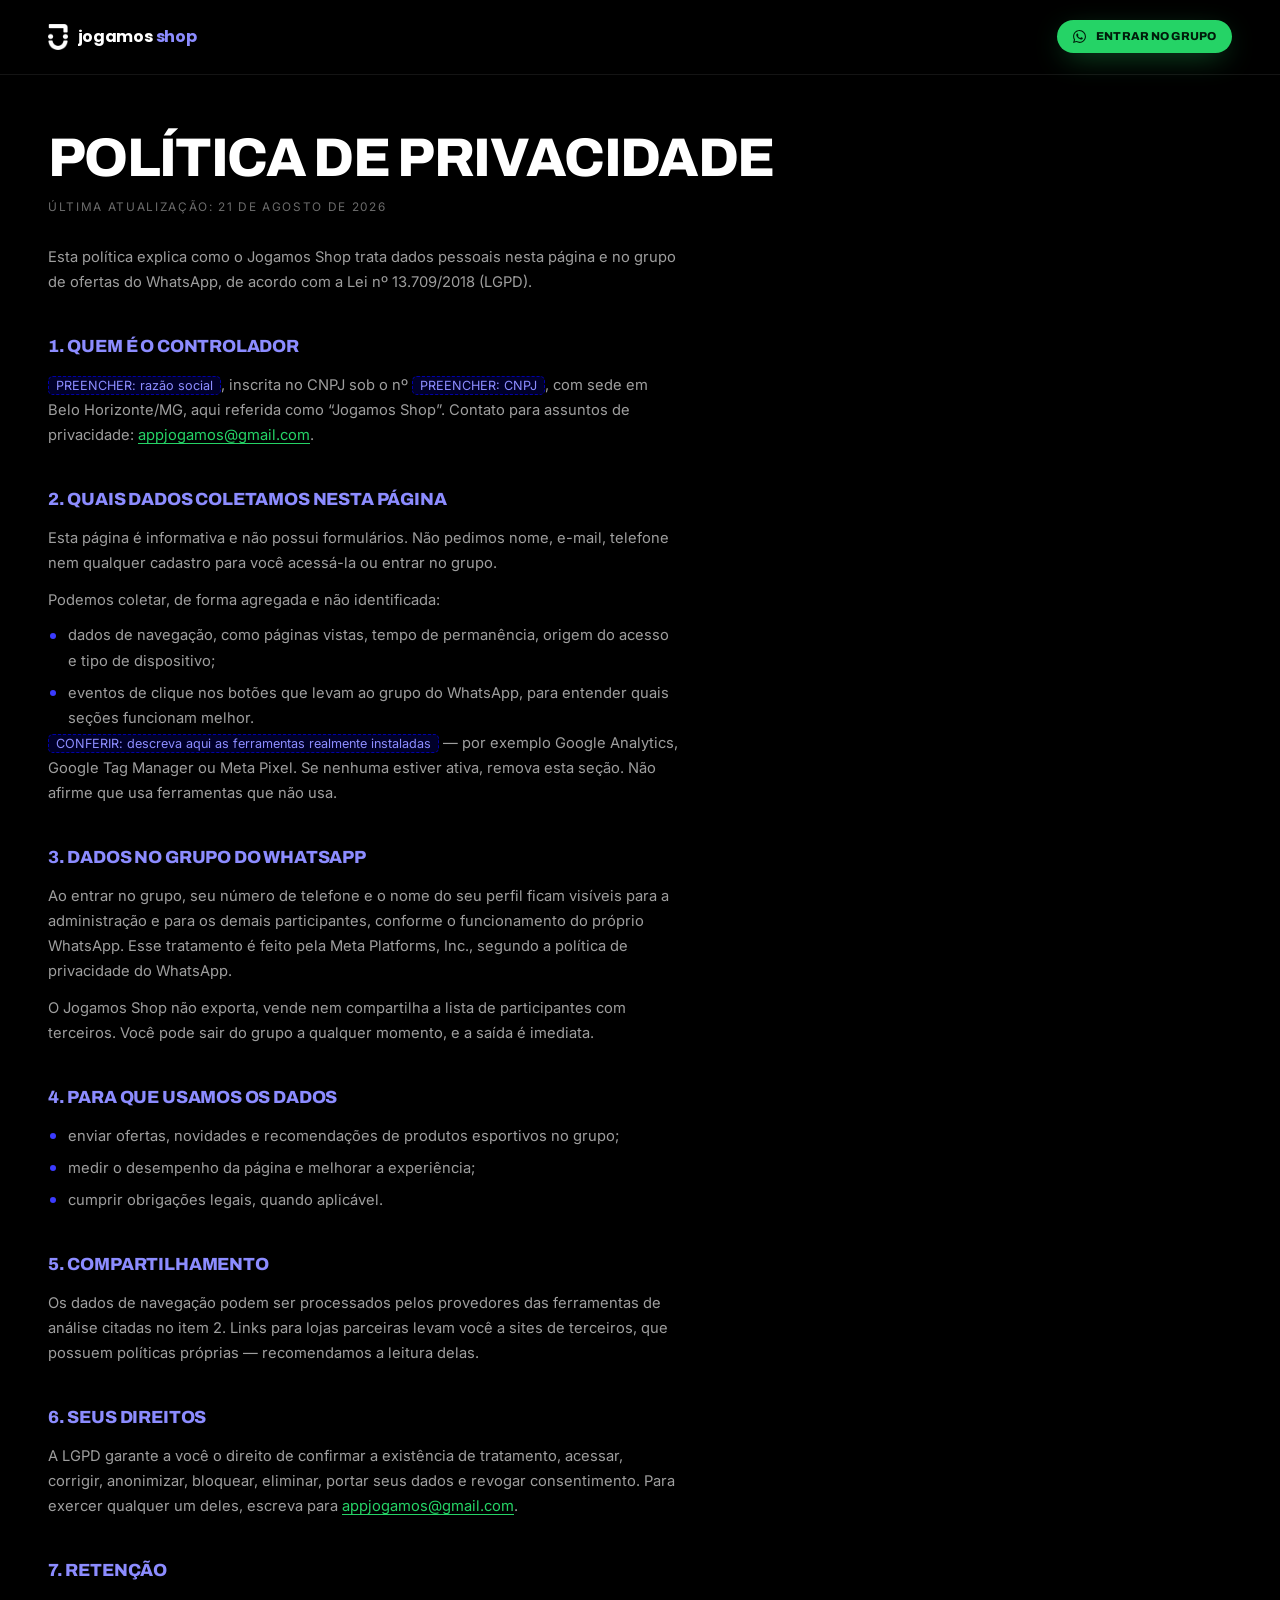
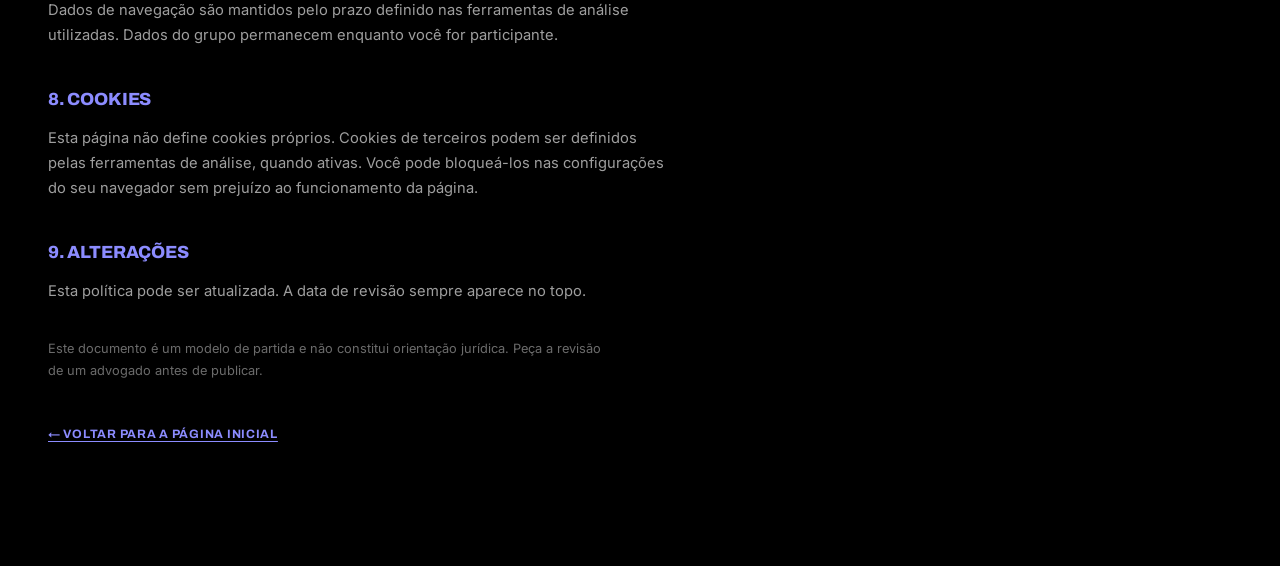
==== commit bb0a1264: "Adota o logotipo oficial da marca e corrige o gênero de Jogamos - Substitui o símbolo que eu havia d" ====
--- a/politica-de-privacidade.html
+++ b/politica-de-privacidade.html
@@ -4,13 +4,14 @@
 <meta charset="UTF-8">
 <meta name="viewport" content="width=device-width, initial-scale=1">
 <title>Política de Privacidade | Jogamos Shop</title>
-<meta name="description" content="Política de privacidade da Jogamos Shop: quais dados são tratados nesta página e no grupo de ofertas do WhatsApp.">
+<meta name="description" content="Política de privacidade do Jogamos Shop: quais dados são tratados nesta página e no grupo de ofertas do WhatsApp.">
 <meta name="robots" content="index, follow">
-<link rel="canonical" href="https://www.jogamosshop.com.br/politica-de-privacidade.html">
-<link rel="icon" href="assets/img/favicon.svg" type="image/svg+xml">
+<link rel="canonical" href="https://jogamos-shop.vercel.app/politica-de-privacidade.html">
+<link rel="icon" href="assets/img/favicon.png" type="image/png" sizes="512x512">
 <link rel="preconnect" href="https://fonts.googleapis.com">
 <link rel="preconnect" href="https://fonts.gstatic.com" crossorigin>
 <link rel="stylesheet" href="https://fonts.googleapis.com/css2?family=Archivo:wdth,wght@75..100,400..900&family=Inter:wght@400;500;600&display=swap">
+<link rel="stylesheet" href="https://fonts.googleapis.com/css2?family=Poppins:wght@700&text=jogamshp&display=swap">
 <link rel="stylesheet" href="assets/css/style.css">
 </head>
 <body>
@@ -18,11 +19,7 @@
 <header class="nav is-stuck">
   <div class="nav__in">
     <a class="brand" href="index.html" aria-label="Jogamos Shop — início">
-      <svg class="mark" viewBox="0 0 1000 1000" aria-hidden="true">
-        <path class="mark__a" d="M234 146 H766 V388 H650 V270 H234 Z"/>
-        <path class="mark__a" d="M293 578 A207 207 0 0 0 707 578" fill="none" stroke-width="118"/>
-        <circle class="mark__b" cx="291" cy="484" r="59"/><circle class="mark__b" cx="711" cy="484" r="59"/>
-      </svg>
+      <img class="mark" src="assets/img/logo-simbolo.png" alt="" width="96" height="128" aria-hidden="true" decoding="async">
       <span class="brand__txt">Jogamos<i>Shop</i></span>
     </a>
     <a class="btn btn--wa btn--sm" data-wa href="https://chat.whatsapp.com/IylWMlh44Us2kKs3klrIwn" target="_blank" rel="noopener">
@@ -37,7 +34,7 @@
     <p class="updated">Última atualização: 21 de agosto de 2026</p>
 
     <p style="margin-top:28px">
-      Esta política explica como a Jogamos Shop trata dados pessoais nesta página
+      Esta política explica como o Jogamos Shop trata dados pessoais nesta página
       e no grupo de ofertas do WhatsApp, de acordo com a Lei nº 13.709/2018 (LGPD).
     </p>
 
@@ -73,7 +70,7 @@
       Platforms, Inc., segundo a política de privacidade do WhatsApp.
     </p>
     <p>
-      A Jogamos Shop não exporta, vende nem compartilha a lista de participantes
+      O Jogamos Shop não exporta, vende nem compartilha a lista de participantes
       com terceiros. Você pode sair do grupo a qualquer momento, e a saída é imediata.
     </p>
 
--- a/assets/css/style.css
+++ b/assets/css/style.css
@@ -135,14 +135,16 @@
 .note b{color:var(--glow)}
 
 /* ----------------------------------------------------------------- MARCA */
-.mark{width:100%;height:100%}
-.mark__a{fill:var(--blue-lift);stroke:var(--blue-lift)}
-.mark__b{fill:var(--ink)}
-
-.brand{display:inline-flex;align-items:center;gap:9px}
-.brand .mark{width:26px;height:26px;flex:none}
+/* Símbolo oficial da marca (Ativo 7 — versão branca, para fundo escuro).
+   Proporção original 96x128; a altura manda e a largura acompanha. */
+.mark{width:auto;height:100%;flex:none}
+
+.brand{display:inline-flex;align-items:center;gap:10px}
+.brand .mark{height:26px;width:auto}
 .brand__txt{
-  font-family:var(--f-disp);font-weight:800;font-size:.96rem;
+  /* Poppins reproduz o wordmark geométrico oficial da marca.
+     Carregada só com os caracteres de "jogamos shop" (~2 KB). */
+  font-family:"Poppins",var(--f-disp);font-weight:700;font-size:1rem;
   letter-spacing:-.02em;text-transform:lowercase;line-height:1;
 }
 .brand__txt i{font-style:normal;color:var(--glow);margin-left:.22em}
@@ -657,7 +659,7 @@
   display:flex;align-items:center;gap:9px;flex:none;
   padding:16px 8px 12px;border-bottom:1px solid var(--line-2);
 }
-.mark--tiny{width:22px;height:22px;flex:none}
+.mark--tiny{height:22px;width:auto;flex:none}
 .phone__bar span{display:flex;flex-direction:column;line-height:1.25}
 .phone__bar b{font-size:.72rem;font-weight:600}
 .phone__bar i{font-style:normal;font-size:.6rem;color:var(--wa)}
